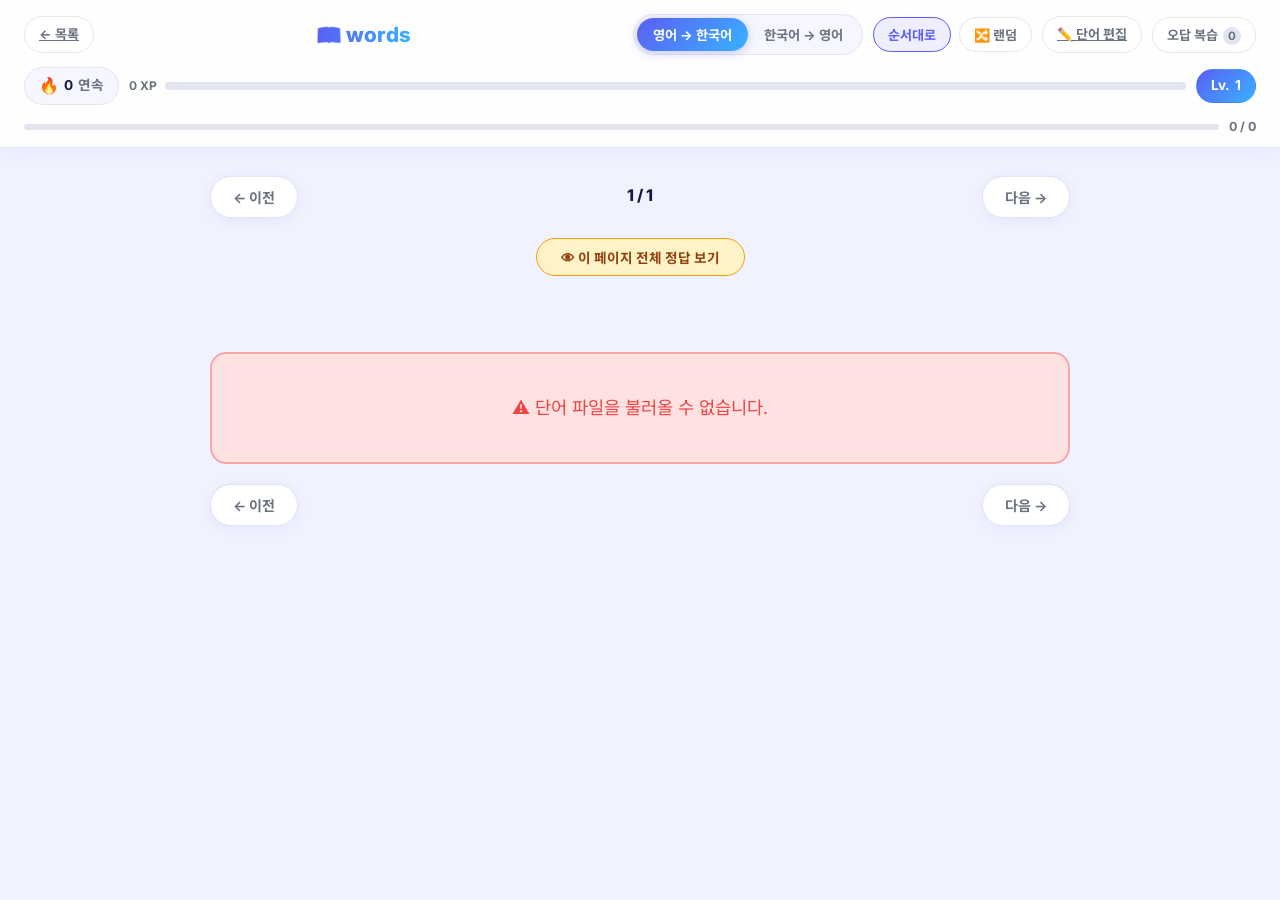
==== index.html @ 84b95b64 "Initial commit: vocab quiz static site for GitHub Pages" ====
<!DOCTYPE html>
<html lang="ko">
<head>
  <meta charset="UTF-8" />
  <meta name="viewport" content="width=device-width, initial-scale=1.0" />
  <title>단어 암기장</title>
  <link rel="preconnect" href="https://fonts.googleapis.com" />
  <link rel="preconnect" href="https://fonts.gstatic.com" crossorigin />
  <link href="https://fonts.googleapis.com/css2?family=Inter:wght@400;600;700&family=Noto+Sans+KR:wght@400;500;700&display=swap" rel="stylesheet" />
  <link rel="stylesheet" href="style.css" />
</head>
<body>
  <div id="confetti-container"></div>

  <header>
    <div class="header-inner">
      <a href="/" class="ctrl-btn home-btn">← 목록</a>
      <h1 class="logo">📖 단어 암기장</h1>
      <div class="controls">
        <div class="mode-toggle">
          <button id="btn-en-ko" class="mode-btn active" data-mode="en-ko">영어 → 한국어</button>
          <button id="btn-ko-en" class="mode-btn" data-mode="ko-en">한국어 → 영어</button>
        </div>
        <div class="order-controls">
          <button id="btn-order" class="ctrl-btn active-order">순서대로</button>
          <button id="btn-random" class="ctrl-btn">🔀 랜덤</button>
        </div>
        <a href="/editor" class="ctrl-btn">✏️ 단어 편집</a>
        <a id="btn-song" class="ctrl-btn song-link hidden" target="_blank" rel="noopener">🎵 암기송</a>
        <button id="btn-wrong-review" class="ctrl-btn wrong-review-btn" disabled>
          오답 복습 <span id="wrong-count-badge" class="wrong-badge">0</span>
        </button>
      </div>
    </div>
    <div class="game-bar">
      <div class="game-stat" id="streak-stat">
        <span class="stat-icon">🔥</span>
        <span class="stat-val" id="streak-count">0</span>
        <span>연속</span>
      </div>
      <div class="xp-bar-wrap">
        <span class="xp-label" id="xp-label">0 XP</span>
        <div class="xp-bar-track">
          <div id="xp-bar-fill" class="xp-bar-fill" style="width:0%"></div>
        </div>
      </div>
      <div class="game-stat level-stat">
        Lv.<span class="stat-val" id="level-count">1</span>
      </div>
    </div>
    <div class="progress-bar-wrap">
      <div class="progress-bar-track">
        <div id="progress-bar" class="progress-bar-fill"></div>
      </div>
      <span id="progress-label" class="progress-label">0 / 0</span>
    </div>
  </header>

  <main>
    <div id="wrong-mode-banner" class="wrong-mode-banner hidden">
      <span>🔁 오답 복습 모드 — 틀린 단어만 보고 있어요</span>
      <button id="btn-exit-wrong" class="exit-wrong-btn">전체 목록으로 돌아가기</button>
    </div>

    <div class="pagination-bar">
      <button id="btn-prev" class="page-btn">← 이전</button>
      <div class="page-info">
        <span id="page-indicator">1 / 1</span>
        <span id="page-range" class="page-range"></span>
      </div>
      <button id="btn-next" class="page-btn">다음 →</button>
    </div>
    <div class="reveal-all-bar">
      <button id="btn-reveal-all" class="reveal-all-btn">👁 이 페이지 전체 정답 보기</button>
    </div>

    <div id="word-list"></div>

    <div class="pagination-bar bottom">
      <button id="btn-prev-b" class="page-btn">← 이전</button>
      <div class="page-info">
        <span id="page-indicator-b"></span>
        <span id="page-range-b" class="page-range"></span>
      </div>
      <button id="btn-next-b" class="page-btn">다음 →</button>
    </div>

    <div id="completion-banner" class="completion-banner hidden">
      <div class="completion-inner">
        <div class="completion-emoji">🎉</div>
        <h2>전부 맞혔어요!</h2>
        <p id="completion-score"></p>
        <div class="completion-actions">
          <button id="btn-retry-wrong" class="action-btn secondary hidden">틀린 것만 다시</button>
          <button id="btn-retry-all" class="action-btn primary">처음부터 다시</button>
        </div>
      </div>
    </div>
  </main>

  <script src="app.js"></script>
</body>
</html>
---- style.css ----
/* ─── Reset & Base ─────────────────────────────────────────────── */
*, *::before, *::after { box-sizing: border-box; margin: 0; padding: 0; }

:root {
  --bg: #f0f2ff;
  --surface: #ffffff;
  --surface-2: #f5f6ff;
  --border: #e2e4f0;
  --accent: #5b5ef4;
  --accent-2: #38b2ff;
  --accent-light: #eeeeff;
  --success: #22c55e;
  --success-light: #dcfce7;
  --danger: #ef4444;
  --danger-light: #fee2e2;
  --warn: #f59e0b;
  --warn-light: #fef3c7;
  --text: #1a1a3e;
  --text-dim: #6b7280;
  --radius: 16px;
  --shadow: 0 2px 12px rgba(91,94,244,0.08);
  --shadow-lg: 0 8px 32px rgba(91,94,244,0.12);
}

html { scroll-behavior: smooth; }

body {
  background: var(--bg);
  color: var(--text);
  font-family: 'Inter', 'Noto Sans KR', sans-serif;
  min-height: 100vh;
  font-size: 15px;
  line-height: 1.6;
}

/* ─── Header ────────────────────────────────────────────────────── */
header {
  position: sticky;
  top: 0;
  z-index: 100;
  background: rgba(255,255,255,0.92);
  backdrop-filter: blur(16px);
  border-bottom: 1px solid var(--border);
  padding: 14px 24px 0;
  box-shadow: 0 2px 16px rgba(91,94,244,0.06);
}

.header-inner {
  display: flex;
  align-items: center;
  justify-content: space-between;
  flex-wrap: wrap;
  gap: 12px;
  padding-bottom: 12px;
}

.logo {
  font-size: 1.3rem;
  font-weight: 800;
  background: linear-gradient(90deg, var(--accent), var(--accent-2));
  -webkit-background-clip: text;
  -webkit-text-fill-color: transparent;
  background-clip: text;
  white-space: nowrap;
}

.controls {
  display: flex;
  align-items: center;
  gap: 10px;
  flex-wrap: wrap;
}

/* Mode toggle */
.mode-toggle {
  display: flex;
  background: var(--surface-2);
  border-radius: 50px;
  padding: 3px;
  border: 1px solid var(--border);
}

.mode-btn {
  padding: 7px 16px;
  border: none;
  border-radius: 50px;
  background: transparent;
  color: var(--text-dim);
  font-size: 0.83rem;
  font-weight: 700;
  cursor: pointer;
  transition: all 0.2s;
  font-family: inherit;
}

.mode-btn.active {
  background: linear-gradient(135deg, var(--accent), var(--accent-2));
  color: #fff;
  box-shadow: 0 2px 10px rgba(91,94,244,0.3);
}

/* Ctrl buttons */
.order-controls { display: flex; gap: 8px; }

.ctrl-btn {
  padding: 7px 14px;
  border: 1.5px solid var(--border);
  border-radius: 50px;
  background: var(--surface);
  color: var(--text-dim);
  font-size: 0.82rem;
  font-weight: 700;
  cursor: pointer;
  transition: all 0.2s;
  font-family: inherit;
}

.ctrl-btn:hover { border-color: var(--accent); color: var(--accent); transform: scale(1.03); }
.ctrl-btn.active-order { border-color: var(--accent); color: var(--accent); background: var(--accent-light); }

/* ─── Game Bar ──────────────────────────────────────────────────── */
.game-bar {
  display: flex;
  align-items: center;
  gap: 10px;
  padding-bottom: 12px;
  flex-wrap: wrap;
}

.game-stat {
  display: flex;
  align-items: center;
  gap: 5px;
  background: var(--surface-2);
  border: 1.5px solid var(--border);
  border-radius: 50px;
  padding: 5px 14px;
  font-size: 0.85rem;
  font-weight: 700;
  color: var(--text-dim);
  transition: all 0.3s;
}

.game-stat .stat-icon { font-size: 1rem; }
.game-stat .stat-val { color: var(--text); }

.game-stat.streak-active {
  border-color: #f97316;
  background: #fff7ed;
  color: #f97316;
}
.game-stat.streak-active .stat-val { color: #f97316; }

.level-stat {
  background: linear-gradient(135deg, var(--accent), var(--accent-2));
  border-color: transparent;
  color: #fff;
}
.level-stat .stat-val { color: #fff; }

/* XP bar */
.xp-bar-wrap {
  flex: 1;
  min-width: 120px;
  display: flex;
  align-items: center;
  gap: 8px;
}

.xp-bar-track {
  flex: 1;
  height: 8px;
  background: var(--border);
  border-radius: 99px;
  overflow: hidden;
}

.xp-bar-fill {
  height: 100%;
  background: linear-gradient(90deg, var(--accent), var(--accent-2));
  border-radius: 99px;
  transition: width 0.5s cubic-bezier(0.4,0,0.2,1);
}

.xp-label {
  font-size: 0.75rem;
  font-weight: 700;
  color: var(--text-dim);
  white-space: nowrap;
}

/* ─── Progress Bar ──────────────────────────────────────────────── */
.progress-bar-wrap {
  display: flex;
  align-items: center;
  gap: 10px;
  padding-bottom: 10px;
}

.progress-bar-track {
  flex: 1;
  height: 6px;
  background: var(--border);
  border-radius: 99px;
  overflow: hidden;
}

.progress-bar-fill {
  height: 100%;
  background: linear-gradient(90deg, var(--success), #4ade80);
  border-radius: 99px;
  transition: width 0.4s ease;
  width: 0%;
}

.progress-label {
  font-size: 0.78rem;
  font-weight: 700;
  color: var(--text-dim);
  white-space: nowrap;
}

/* ─── Wrong Review Button ───────────────────────────────────────── */
.wrong-review-btn { position: relative; }

.wrong-review-btn.has-wrong {
  border-color: var(--danger);
  color: var(--danger);
  background: var(--danger-light);
}

.wrong-badge {
  display: inline-flex;
  align-items: center;
  justify-content: center;
  min-width: 18px;
  height: 18px;
  padding: 0 5px;
  border-radius: 99px;
  background: var(--border);
  color: var(--text-dim);
  font-size: 0.72rem;
  font-weight: 700;
  margin-left: 2px;
  transition: background 0.2s, color 0.2s;
}

.has-wrong .wrong-badge { background: var(--danger); color: #fff; }

/* ─── Wrong Mode Banner ─────────────────────────────────────────── */
.wrong-mode-banner {
  display: flex;
  align-items: center;
  justify-content: space-between;
  gap: 12px;
  background: var(--danger-light);
  border: 1.5px solid #fca5a5;
  border-radius: var(--radius);
  padding: 12px 18px;
  margin-bottom: 16px;
  font-size: 0.9rem;
  color: #b91c1c;
  flex-wrap: wrap;
}

.wrong-mode-banner.hidden { display: none; }

.exit-wrong-btn {
  padding: 6px 14px;
  border-radius: 50px;
  border: 1.5px solid #fca5a5;
  background: transparent;
  color: #b91c1c;
  font-size: 0.82rem;
  font-weight: 700;
  cursor: pointer;
  transition: all 0.2s;
  font-family: inherit;
  white-space: nowrap;
}

.exit-wrong-btn:hover { background: #fee2e2; transform: scale(1.03); }

/* ─── Pagination ────────────────────────────────────────────────── */
.pagination-bar {
  display: flex;
  align-items: center;
  justify-content: space-between;
  margin-bottom: 20px;
  gap: 12px;
}

.pagination-bar.bottom { margin-top: 20px; margin-bottom: 0; }

.page-info {
  display: flex;
  flex-direction: column;
  align-items: center;
  gap: 2px;
}

#page-indicator, #page-indicator-b {
  font-size: 1rem;
  font-weight: 800;
  color: var(--text);
}

.page-range { font-size: 0.75rem; color: var(--text-dim); }

.reveal-all-bar {
  text-align: center;
  margin-bottom: 16px;
}

.reveal-all-btn {
  padding: 8px 24px;
  border-radius: 50px;
  border: 1.5px solid var(--warn);
  background: var(--warn-light);
  color: #92400e;
  font-size: 0.85rem;
  font-weight: 700;
  cursor: pointer;
  font-family: inherit;
  transition: all 0.2s;
}

.reveal-all-btn:hover { background: #fde68a; transform: scale(1.03); }

.page-btn {
  padding: 10px 22px;
  border-radius: 50px;
  border: 1.5px solid var(--border);
  background: var(--surface);
  color: var(--text-dim);
  font-size: 0.88rem;
  font-weight: 700;
  cursor: pointer;
  transition: all 0.2s;
  font-family: inherit;
  white-space: nowrap;
  box-shadow: var(--shadow);
}

.page-btn:hover:not(:disabled) {
  border-color: var(--accent);
  color: var(--accent);
  transform: scale(1.03);
  box-shadow: var(--shadow-lg);
}

.page-btn:disabled { opacity: 0.3; cursor: not-allowed; box-shadow: none; }

.page-btn.nudge {
  background: linear-gradient(135deg, var(--accent), var(--accent-2));
  border-color: transparent;
  color: #fff;
  box-shadow: 0 4px 20px rgba(91,94,244,0.4);
  animation: pulse 1.2s ease infinite;
}

@keyframes pulse {
  0%,100% { box-shadow: 0 4px 20px rgba(91,94,244,0.4); }
  50%      { box-shadow: 0 4px 32px rgba(91,94,244,0.7); }
}

/* ─── Main ──────────────────────────────────────────────────────── */
main {
  max-width: 900px;
  margin: 0 auto;
  padding: 28px 20px 80px;
}

/* ─── Word List ─────────────────────────────────────────────────── */
#word-list { display: flex; flex-direction: column; gap: 14px; }

.word-row {
  display: grid;
  grid-template-columns: 40px 1fr auto auto auto;
  align-items: center;
  gap: 16px;
  background: var(--surface);
  border: 2px solid var(--border);
  border-radius: var(--radius);
  padding: 20px 22px;
  transition: border-color 0.2s, box-shadow 0.2s, background 0.3s;
  box-shadow: var(--shadow);
}

.word-row:hover { border-color: #c7c9f0; box-shadow: var(--shadow-lg); }

.word-row.correct {
  border-color: var(--success);
  background: var(--success-light);
}

.word-row.wrong {
  border-color: var(--danger);
  background: var(--danger-light);
}

.word-row.revealed {
  border-color: var(--warn);
  background: var(--warn-light);
}

/* Animations */
@keyframes shake {
  0%,100% { transform: translateX(0); }
  20% { transform: translateX(-7px); }
  40% { transform: translateX(7px); }
  60% { transform: translateX(-4px); }
  80% { transform: translateX(4px); }
}
.word-row.shake { animation: shake 0.35s ease; }

@keyframes flash-green {
  0% { background: #bbf7d0; }
  100% { background: var(--success-light); }
}
.word-row.flash { animation: flash-green 0.5s ease; }

/* Row parts */
.row-num {
  font-size: 0.8rem;
  font-weight: 800;
  color: var(--text-dim);
  text-align: center;
  background: var(--surface-2);
  border-radius: 8px;
  padding: 4px 0;
}

.row-prompt {
  font-size: 1.25rem;
  font-weight: 800;
  color: var(--text);
  word-break: break-word;
  letter-spacing: -0.02em;
}

.row-input-col { display: flex; flex-direction: column; gap: 4px; max-width: 280px; min-width: 0; }

.row-input {
  width: 220px;
  padding: 10px 16px;
  background: var(--surface-2);
  border: 2px solid var(--border);
  border-radius: 10px;
  color: var(--text);
  font-size: 0.95rem;
  font-family: inherit;
  font-weight: 600;
  transition: border-color 0.2s, box-shadow 0.2s;
  outline: none;
}

.row-input:focus {
  border-color: var(--accent);
  box-shadow: 0 0 0 3px rgba(91,94,244,0.12);
  background: #fff;
}

.word-row.correct .row-input,
.word-row.wrong .row-input,
.word-row.revealed .row-input {
  pointer-events: none;
  opacity: 0.8;
}

.row-input-wrap {
  display: flex;
  align-items: center;
  gap: 6px;
}

.mic-btn {
  flex-shrink: 0;
  width: 36px;
  height: 36px;
  border-radius: 50%;
  border: 1.5px solid var(--border);
  background: var(--surface);
  cursor: pointer;
  font-size: 1rem;
  display: flex;
  align-items: center;
  justify-content: center;
  transition: all 0.2s;
  padding: 0;
}

.mic-btn:hover { border-color: var(--accent); transform: scale(1.1); }

.mic-btn.listening {
  border-color: var(--danger);
  background: var(--danger-light);
  animation: mic-pulse 1s ease infinite;
}

@keyframes mic-pulse {
  0%,100% { box-shadow: 0 0 0 0 rgba(239,68,68,0.4); }
  50%      { box-shadow: 0 0 0 7px rgba(239,68,68,0); }
}

.row-answer-hint {
  font-size: 0.82rem;
  font-weight: 700;
  display: none;
  align-items: center;
  gap: 8px;
  flex-wrap: wrap;
}

.override-btn {
  padding: 3px 10px;
  border-radius: 50px;
  border: 1.5px solid var(--text-dim);
  background: var(--surface-2);
  color: var(--text-dim);
  font-size: 0.75rem;
  font-weight: 700;
  cursor: pointer;
  font-family: inherit;
  transition: all 0.15s;
  white-space: nowrap;
}

.override-btn:hover { border-color: var(--accent); color: var(--accent); background: var(--accent-light); transform: scale(1.05); }

.row-tip {
  display: none;
  font-size: 0.8rem;
  color: var(--accent);
  line-height: 1.4;
  font-style: italic;
  margin-top: 2px;
  word-break: break-word;
  overflow-wrap: break-word;
  white-space: normal;
}

/* Buttons */
.row-btn-group { display: flex; gap: 8px; }

.row-btn {
  padding: 9px 16px;
  border-radius: 10px;
  border: none;
  font-size: 0.83rem;
  font-weight: 700;
  cursor: pointer;
  transition: all 0.2s;
  white-space: nowrap;
  font-family: inherit;
}

.row-btn:hover { transform: scale(1.05); }
.row-btn:active { transform: scale(0.97); }

.btn-reveal {
  background: linear-gradient(135deg, var(--accent), var(--accent-2));
  color: #fff;
  box-shadow: 0 2px 10px rgba(91,94,244,0.25);
}

.btn-reveal:hover { box-shadow: 0 4px 16px rgba(91,94,244,0.4); }

.word-row.correct .btn-reveal,
.word-row.wrong .btn-reveal,
.word-row.revealed .btn-reveal {
  opacity: 0;
  pointer-events: none;
}

/* Status icon */
.row-status {
  font-size: 1.4rem;
  width: 32px;
  text-align: center;
  transition: transform 0.3s cubic-bezier(0.34,1.56,0.64,1);
}

@keyframes pop {
  0% { transform: scale(0); }
  100% { transform: scale(1); }
}
.row-status.pop { animation: pop 0.3s cubic-bezier(0.34,1.56,0.64,1); }

/* ─── Floating XP ───────────────────────────────────────────────── */
.xp-float {
  position: fixed;
  font-size: 1.1rem;
  font-weight: 900;
  color: var(--accent);
  pointer-events: none;
  z-index: 500;
  animation: xp-rise 1s ease forwards;
}

@keyframes xp-rise {
  0%   { opacity: 1; transform: translateY(0) scale(1); }
  100% { opacity: 0; transform: translateY(-60px) scale(1.3); }
}

.stt-error-toast {
  position: fixed;
  bottom: 24px;
  left: 50%;
  transform: translateX(-50%);
  background: #1f2937;
  color: #fff;
  font-size: 0.88rem;
  font-weight: 600;
  padding: 12px 20px;
  border-radius: 50px;
  box-shadow: 0 8px 24px rgba(0,0,0,0.2);
  z-index: 600;
  white-space: nowrap;
  animation: toast-in 4s ease forwards;
  max-width: 90vw;
  text-align: center;
  white-space: normal;
}

.streak-toast {
  position: fixed;
  top: 80px;
  left: 50%;
  transform: translateX(-50%);
  background: linear-gradient(135deg, #f97316, #ef4444);
  color: #fff;
  font-size: 1.1rem;
  font-weight: 900;
  padding: 12px 28px;
  border-radius: 50px;
  box-shadow: 0 8px 32px rgba(249,115,22,0.4);
  z-index: 600;
  animation: toast-in 2s ease forwards;
  white-space: nowrap;
}

@keyframes toast-in {
  0%   { opacity: 0; transform: translateX(-50%) translateY(-10px) scale(0.9); }
  15%  { opacity: 1; transform: translateX(-50%) translateY(0) scale(1); }
  75%  { opacity: 1; }
  100% { opacity: 0; transform: translateX(-50%) translateY(-10px); }
}

/* ─── Completion Banner ─────────────────────────────────────────── */
.completion-banner {
  margin-top: 40px;
  border-radius: 20px;
  background: linear-gradient(135deg, #eeeeff, #e0f2fe);
  border: 2px solid #c7c9f0;
  padding: 48px 24px;
  text-align: center;
  box-shadow: var(--shadow-lg);
}

.completion-banner.hidden { display: none; }

.completion-emoji { font-size: 4rem; margin-bottom: 12px; }

.completion-banner h2 {
  font-size: 1.8rem;
  font-weight: 900;
  background: linear-gradient(90deg, var(--accent), var(--accent-2));
  -webkit-background-clip: text;
  -webkit-text-fill-color: transparent;
  background-clip: text;
  margin-bottom: 8px;
}

.completion-banner p { color: var(--text-dim); font-size: 1rem; margin-bottom: 28px; }

.completion-actions { display: flex; gap: 12px; justify-content: center; flex-wrap: wrap; }

.action-btn {
  padding: 13px 30px;
  border-radius: 50px;
  font-size: 0.95rem;
  font-weight: 800;
  cursor: pointer;
  transition: all 0.2s;
  font-family: inherit;
}

.action-btn.primary {
  background: linear-gradient(135deg, var(--accent), var(--accent-2));
  border: none;
  color: #fff;
  box-shadow: 0 4px 16px rgba(91,94,244,0.35);
}

.action-btn.primary:hover { transform: scale(1.04); box-shadow: 0 6px 24px rgba(91,94,244,0.5); }

.action-btn.secondary {
  background: var(--surface);
  border: 2px solid var(--border);
  color: var(--text-dim);
}

.action-btn.secondary:hover { border-color: var(--accent); color: var(--accent); transform: scale(1.04); }

/* ─── Error ─────────────────────────────────────────────────────── */
.error-msg {
  margin-top: 60px;
  text-align: center;
  color: var(--danger);
  font-size: 1.1rem;
  padding: 40px;
  background: var(--danger-light);
  border: 2px solid #fca5a5;
  border-radius: var(--radius);
}

/* ─── Confetti ──────────────────────────────────────────────────── */
#confetti-container {
  position: fixed;
  top: 0; left: 0;
  width: 100%; height: 100%;
  pointer-events: none;
  z-index: 999;
  overflow: hidden;
}

.confetti-piece {
  position: absolute;
  top: -10px;
  opacity: 0;
  animation: confetti-fall linear forwards;
}

@keyframes confetti-fall {
  0%   { opacity: 1; transform: translateY(0) rotate(0deg); }
  100% { opacity: 0; transform: translateY(100vh) rotate(720deg); }
}

/* ─── Responsive ────────────────────────────────────────────────── */
@media (max-width: 768px) {
  .word-row {
    grid-template-columns: 32px 1fr auto;
    grid-template-rows: auto auto auto;
    gap: 10px;
  }

  .row-num { grid-row: 1; grid-column: 1; }
  .row-prompt { grid-row: 1; grid-column: 2 / 4; font-size: 1.1rem; }
  .row-input-col { grid-row: 2; grid-column: 1 / 4; }
  .row-input { width: 100%; }
  .row-btn-group { grid-row: 3; grid-column: 1 / 4; }
  .row-status { grid-row: 1; grid-column: 3; }
}

@media (max-width: 480px) {
  header { padding: 12px 14px 0; }
  main { padding: 16px 12px 60px; }
  .logo { font-size: 1.1rem; }
  .mode-btn { padding: 6px 10px; font-size: 0.78rem; }
}

/* ─── Home (Selector) Page ──────────────────────────────────────── */
.home-main {
  max-width: 760px;
  margin: 0 auto;
  padding: 36px 20px 80px;
}

.home-group { margin-bottom: 40px; }

.group-heading {
  font-size: 0.78rem;
  font-weight: 800;
  text-transform: uppercase;
  letter-spacing: 0.1em;
  color: var(--text-dim);
  margin-bottom: 14px;
  padding-bottom: 8px;
  border-bottom: 2px solid var(--border);
}

.books-wrap { display: flex; flex-direction: column; gap: 12px; }

/* Book card */
.book-card {
  background: var(--surface);
  border: 2px solid var(--border);
  border-radius: var(--radius);
  box-shadow: var(--shadow);
  overflow: hidden;
  transition: border-color 0.18s, box-shadow 0.18s;
}

.book-card.open {
  border-color: var(--accent);
  box-shadow: var(--shadow-lg);
}

.book-card-header {
  display: flex;
  align-items: center;
  gap: 12px;
  width: 100%;
  padding: 18px 20px;
  background: none;
  border: none;
  cursor: pointer;
  text-align: left;
  color: var(--text);
  font-family: inherit;
  font-size: 1rem;
  font-weight: 700;
  transition: background 0.15s;
}

.book-card-header:hover { background: var(--accent-light); }
.book-card.open .book-card-header { background: var(--accent-light); color: var(--accent); }

.book-icon { font-size: 1.3rem; flex-shrink: 0; }

.book-card-name { flex: 1; }

.book-badge {
  font-size: 0.75rem;
  font-weight: 700;
  background: var(--surface-2);
  border: 1px solid var(--border);
  color: var(--text-dim);
  padding: 2px 10px;
  border-radius: 99px;
  flex-shrink: 0;
}

.book-card.open .book-badge {
  background: var(--accent);
  color: #fff;
  border-color: var(--accent);
}

.book-chevron {
  font-size: 0.7rem;
  color: var(--text-dim);
  flex-shrink: 0;
  transition: color 0.15s;
}
.book-card.open .book-chevron { color: var(--accent); }

/* Chapter list */
.book-chapters {
  display: none;
  flex-wrap: wrap;
  gap: 8px;
  padding: 16px 20px 20px;
  border-top: 1px solid var(--border);
  background: var(--surface-2);
}
.book-card.open .book-chapters { display: flex; }

.chapter-item {
  display: inline-flex;
  align-items: center;
  gap: 4px;
}

.song-link { background: var(--accent); color: #fff !important; }
.song-link:hover { background: #4547d4; color: #fff !important; transform: translateY(-1px); }
.song-link.hidden { display: none; }

.song-btn {
  display: inline-flex;
  align-items: center;
  justify-content: center;
  width: 26px;
  height: 26px;
  border-radius: 50%;
  background: var(--accent);
  color: #fff;
  font-size: 0.75rem;
  text-decoration: none;
  flex-shrink: 0;
  transition: transform 0.15s, box-shadow 0.15s;
}
.song-btn:hover {
  transform: scale(1.15);
  box-shadow: 0 2px 8px rgba(91,94,244,0.4);
}

.chapter-link {
  display: inline-flex;
  align-items: center;
  padding: 8px 16px;
  background: var(--surface);
  border: 2px solid var(--border);
  border-radius: 99px;
  text-decoration: none;
  color: var(--text);
  font-weight: 600;
  font-size: 0.9rem;
  transition: all 0.15s;
}
.chapter-link:hover {
  border-color: var(--accent);
  color: var(--accent);
  transform: translateY(-1px);
  box-shadow: var(--shadow);
}

.home-empty {
  text-align: center;
  color: var(--text-dim);
  margin-top: 60px;
  font-size: 1rem;
}

/* ─── Editor Page ───────────────────────────────────────────────── */
.editor-main {
  max-width: 900px;
  margin: 0 auto;
  padding: 28px 20px 80px;
  display: flex;
  flex-direction: column;
  gap: 20px;
}

.editor-card {
  background: var(--surface);
  border: 2px solid var(--border);
  border-radius: var(--radius);
  padding: 24px;
  box-shadow: var(--shadow);
}

.editor-card h2 {
  font-size: 0.9rem;
  font-weight: 800;
  color: var(--text-dim);
  text-transform: uppercase;
  letter-spacing: 0.06em;
  margin-bottom: 18px;
}

.editor-form {
  display: flex;
  flex-direction: column;
  gap: 14px;
}

.editor-field {
  display: flex;
  flex-direction: column;
  gap: 6px;
}

.editor-field label {
  font-size: 0.82rem;
  font-weight: 700;
  color: var(--text-dim);
}

.label-hint {
  font-weight: 400;
  font-size: 0.78rem;
  color: #aaa;
}

.editor-input {
  padding: 10px 16px;
  background: var(--surface-2);
  border: 2px solid var(--border);
  border-radius: 10px;
  color: var(--text);
  font-size: 0.95rem;
  font-family: inherit;
  font-weight: 600;
  outline: none;
  transition: border-color 0.2s, box-shadow 0.2s;
}

.editor-input:focus {
  border-color: var(--accent);
  box-shadow: 0 0 0 3px rgba(91,94,244,0.12);
  background: #fff;
}

.editor-input.input-error {
  border-color: var(--danger);
  animation: shake 0.35s ease;
}

.add-btn {
  align-self: flex-end;
  padding: 11px 24px;
  background: linear-gradient(135deg, var(--accent), var(--accent-2));
  color: #fff;
  border: none;
  border-radius: 10px;
  font-size: 0.9rem;
  font-weight: 800;
  cursor: pointer;
  font-family: inherit;
  box-shadow: 0 2px 10px rgba(91,94,244,0.25);
  transition: all 0.2s;
}

.add-btn:hover { transform: scale(1.04); box-shadow: 0 4px 16px rgba(91,94,244,0.4); }
.add-btn:active { transform: scale(0.97); }

.no-key-notice {
  margin-top: 14px;
  padding: 10px 14px;
  background: var(--warn-light);
  border: 1.5px solid #fcd34d;
  border-radius: 10px;
  font-size: 0.82rem;
  color: #92400e;
}

.no-key-notice code {
  background: rgba(0,0,0,0.07);
  padding: 1px 5px;
  border-radius: 4px;
  font-size: 0.8rem;
}

/* Table header row */
.table-header-row {
  display: flex;
  align-items: center;
  justify-content: space-between;
  margin-bottom: 14px;
  gap: 12px;
}

.table-header-row h2 { margin-bottom: 0; }

.word-count-badge {
  display: inline-flex;
  align-items: center;
  justify-content: center;
  min-width: 22px;
  height: 22px;
  padding: 0 6px;
  background: var(--accent);
  color: #fff;
  border-radius: 99px;
  font-size: 0.75rem;
  font-weight: 800;
  margin-left: 8px;
  vertical-align: middle;
}

.batch-btn {
  font-size: 0.82rem;
  padding: 7px 14px;
  border-color: var(--accent);
  color: var(--accent);
  background: var(--accent-light);
}

.batch-btn:hover { background: #dddeff; }

/* Word table */
.table-wrap { overflow-x: auto; }

.word-table {
  width: 100%;
  border-collapse: collapse;
}

.word-table th {
  text-align: left;
  font-size: 0.76rem;
  font-weight: 800;
  color: var(--text-dim);
  text-transform: uppercase;
  letter-spacing: 0.05em;
  padding: 8px 12px;
  border-bottom: 2px solid var(--border);
  white-space: nowrap;
}

.word-table td {
  padding: 11px 12px;
  border-bottom: 1px solid var(--border);
  font-size: 0.9rem;
  vertical-align: middle;
}

.word-table tr:last-child td { border-bottom: none; }
.word-table tr:hover td { background: var(--surface-2); }

.row-num-cell {
  font-size: 0.78rem;
  font-weight: 800;
  color: var(--text-dim);
  width: 32px;
  text-align: center;
}

.en-cell { font-weight: 700; color: var(--text); }

.ko-cell { color: var(--text-dim); }

.tip-cell {
  font-size: 0.8rem;
  color: var(--accent);
  font-style: italic;
  max-width: 180px;
}

.tip-gen-btn {
  padding: 4px 10px;
  border-radius: 6px;
  border: 1.5px solid var(--accent);
  background: var(--accent-light);
  color: var(--accent);
  font-size: 0.76rem;
  font-weight: 700;
  cursor: pointer;
  font-family: inherit;
  transition: all 0.15s;
  white-space: nowrap;
}

.tip-gen-btn:hover { background: #dddeff; }

/* Spinner */
.tip-spinner {
  display: inline-block;
  width: 14px;
  height: 14px;
  border: 2px solid var(--border);
  border-top-color: var(--accent);
  border-radius: 50%;
  animation: spin 0.7s linear infinite;
  vertical-align: middle;
}

@keyframes spin { to { transform: rotate(360deg); } }

.del-btn {
  background: none;
  border: none;
  cursor: pointer;
  font-size: 1rem;
  opacity: 0.5;
  transition: opacity 0.15s;
  padding: 4px;
}

.del-btn:hover { opacity: 1; }

.empty-msg {
  text-align: center;
  color: var(--text-dim);
  font-size: 0.88rem;
  padding: 32px 0 !important;
}

/* Autocomplete dropdown */
.ac-dropdown {
  position: fixed;
  background: var(--surface);
  border: 1.5px solid var(--border);
  border-radius: 12px;
  box-shadow: var(--shadow-lg);
  z-index: 300;
  overflow: hidden;
  padding: 4px 0;
}

.ac-dropdown.hidden { display: none; }

.ac-dropdown li {
  padding: 9px 16px;
  cursor: pointer;
  font-size: 0.9rem;
  font-weight: 600;
  list-style: none;
  color: var(--text);
  transition: background 0.1s;
}

.ac-dropdown li:hover,
.ac-dropdown li.ac-active {
  background: var(--accent-light);
  color: var(--accent);
}

/* Save section */
.save-path-row {
  display: flex;
  align-items: flex-end;
  gap: 8px;
  flex-wrap: wrap;
  margin-bottom: 12px;
}

.save-path-row .editor-field { flex: 1; min-width: 140px; }

.path-sep {
  font-size: 1.4rem;
  font-weight: 700;
  color: var(--text-dim);
  padding-bottom: 8px;
  flex-shrink: 0;
}

.path-preview {
  font-size: 0.8rem;
  color: var(--text-dim);
  background: var(--surface-2);
  border: 1px solid var(--border);
  border-radius: 8px;
  padding: 6px 12px;
  margin-bottom: 14px;
  font-family: monospace;
  min-height: 1.8em;
}

.save-bar {
  display: flex;
  align-items: flex-end;
  gap: 14px;
  flex-wrap: wrap;
}

.save-name-field { flex: 1; min-width: 200px; }

.filename-wrap {
  display: flex;
  align-items: center;
  gap: 6px;
}

.filename-input { flex: 1; }

.filename-ext {
  font-size: 0.9rem;
  font-weight: 700;
  color: var(--text-dim);
  white-space: nowrap;
}

.save-btn { white-space: nowrap; align-self: flex-end; }

.save-status {
  margin-top: 14px;
  font-size: 0.9rem;
  font-weight: 700;
  min-height: 1.4em;
}

.save-status.ok { color: var(--success); }
.save-status.err { color: var(--danger); }

.quiz-link {
  color: var(--accent);
  text-decoration: none;
  font-weight: 700;
}

.quiz-link:hover { text-decoration: underline; }
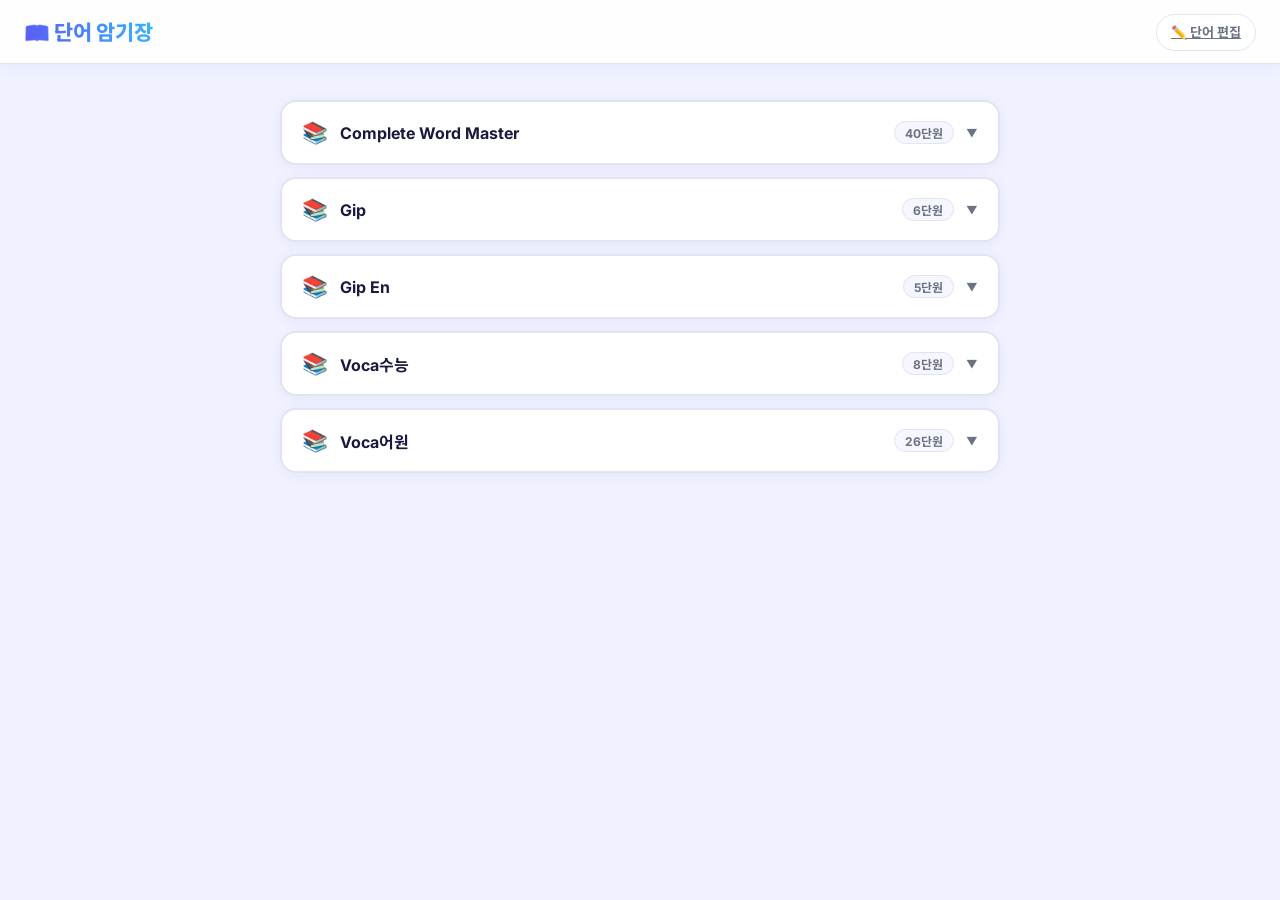
==== commit 36f87596: "Fix: redirect to home.html when no file param, fix quiz links" ====
--- a/index.html
+++ b/index.html
@@ -8,13 +8,14 @@
   <link rel="preconnect" href="https://fonts.gstatic.com" crossorigin />
   <link href="https://fonts.googleapis.com/css2?family=Inter:wght@400;600;700&family=Noto+Sans+KR:wght@400;500;700&display=swap" rel="stylesheet" />
   <link rel="stylesheet" href="style.css" />
+  <script>if (!new URLSearchParams(location.search).get('file')) location.replace('home.html');</script>
 </head>
 <body>
   <div id="confetti-container"></div>
 
   <header>
     <div class="header-inner">
-      <a href="/" class="ctrl-btn home-btn">← 목록</a>
+      <a href="home.html" class="ctrl-btn home-btn">← 목록</a>
       <h1 class="logo">📖 단어 암기장</h1>
       <div class="controls">
         <div class="mode-toggle">
